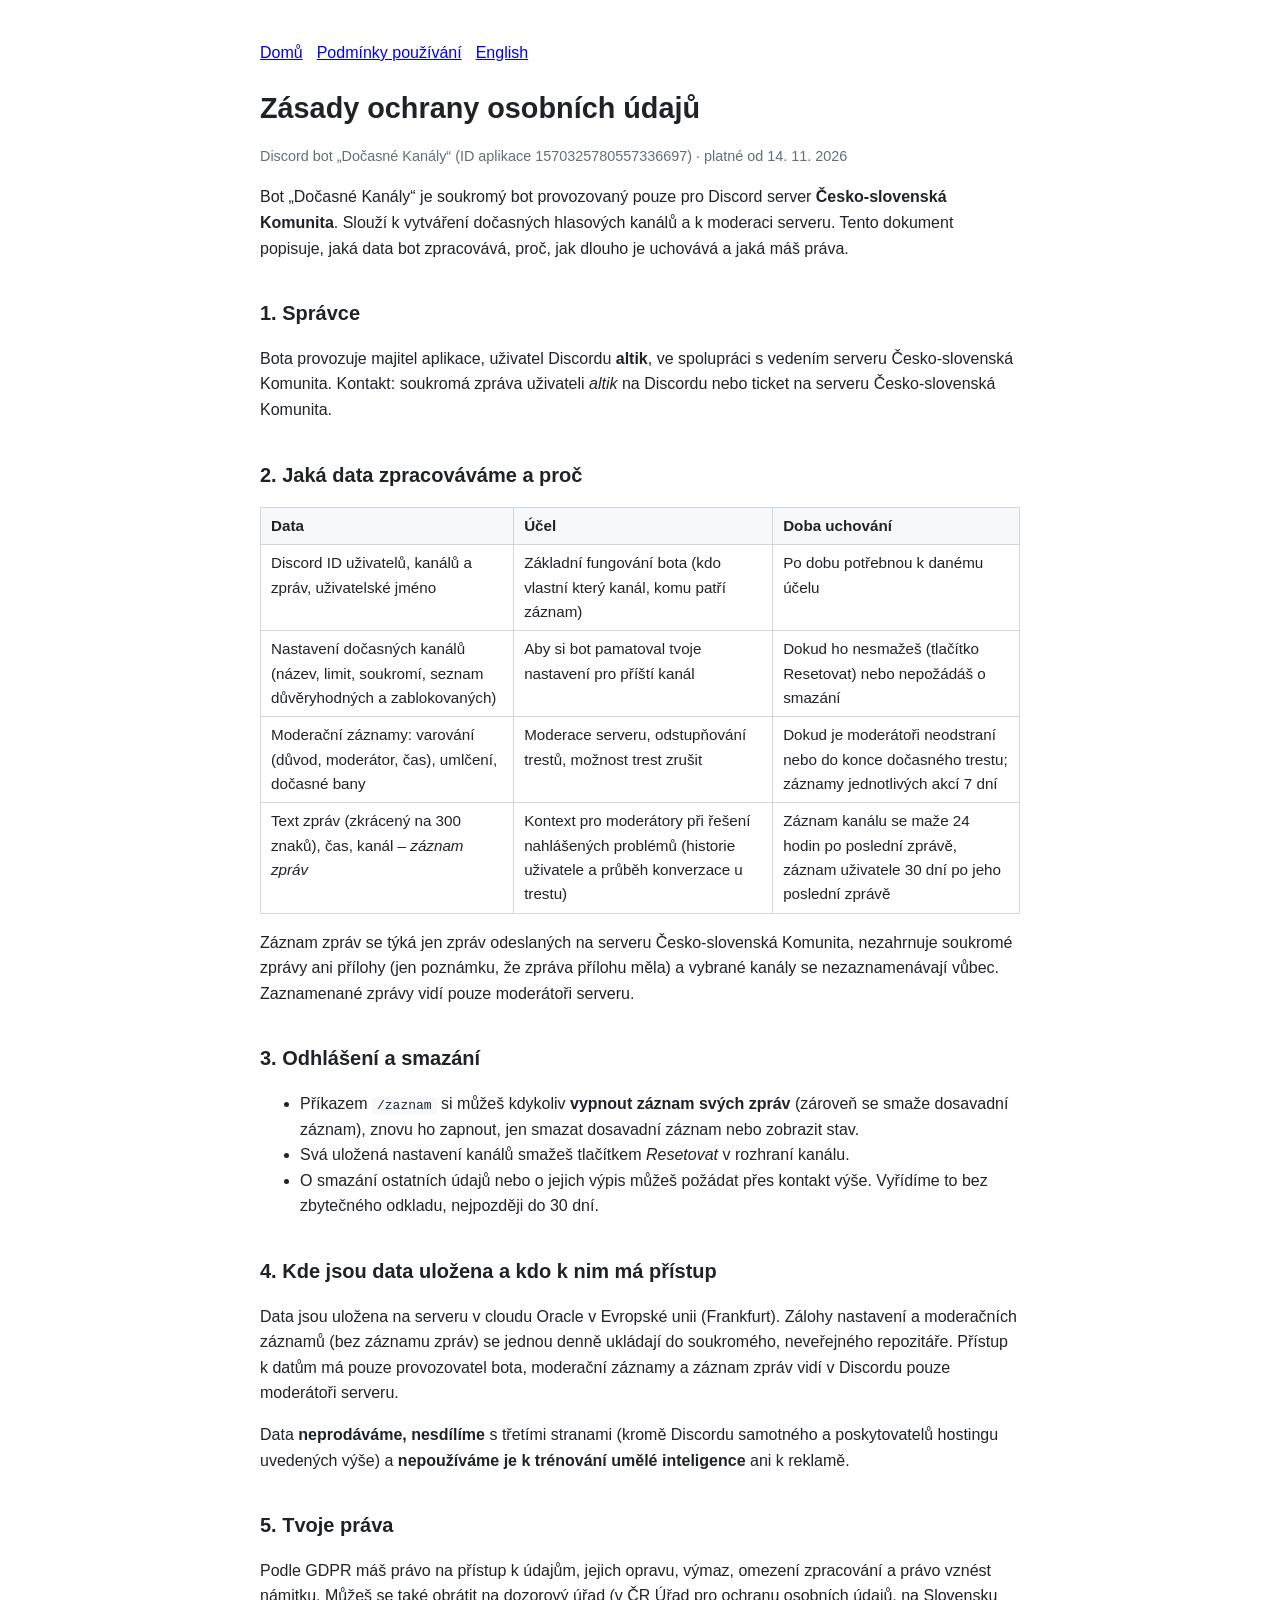
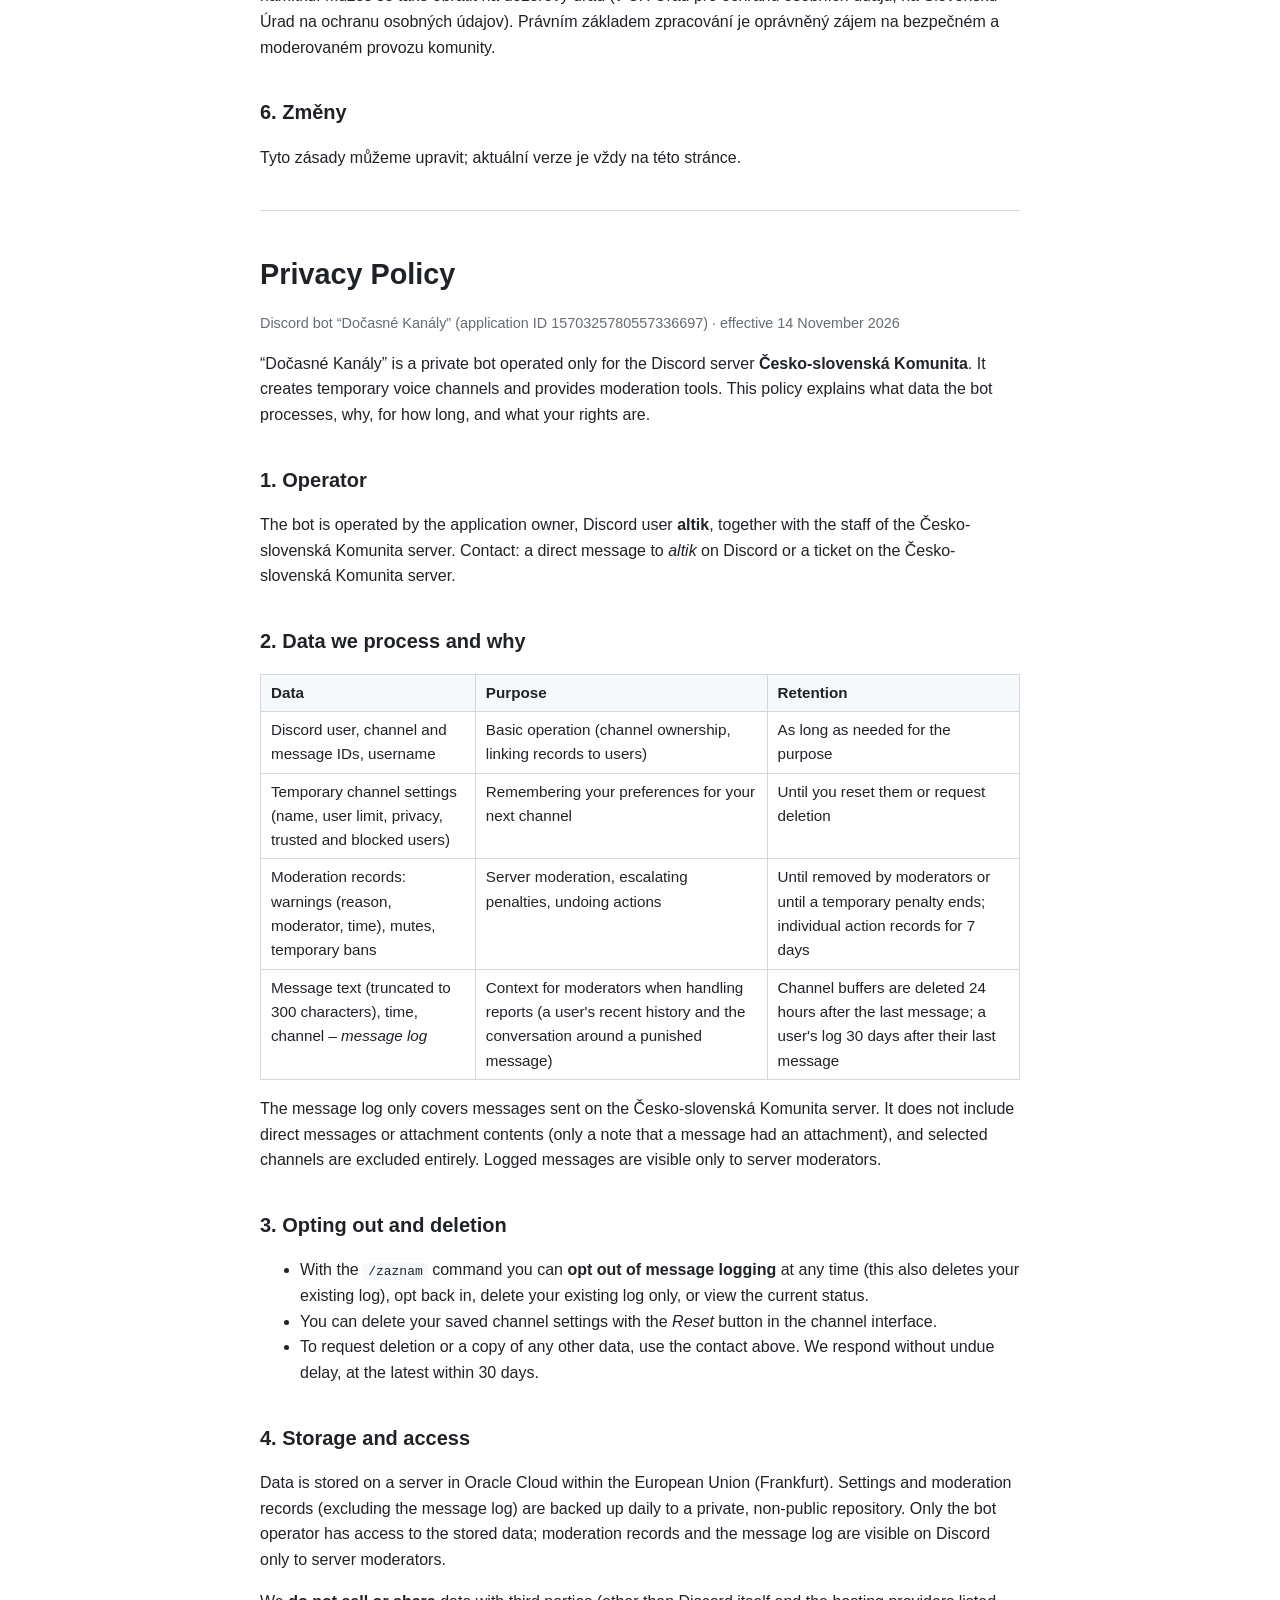
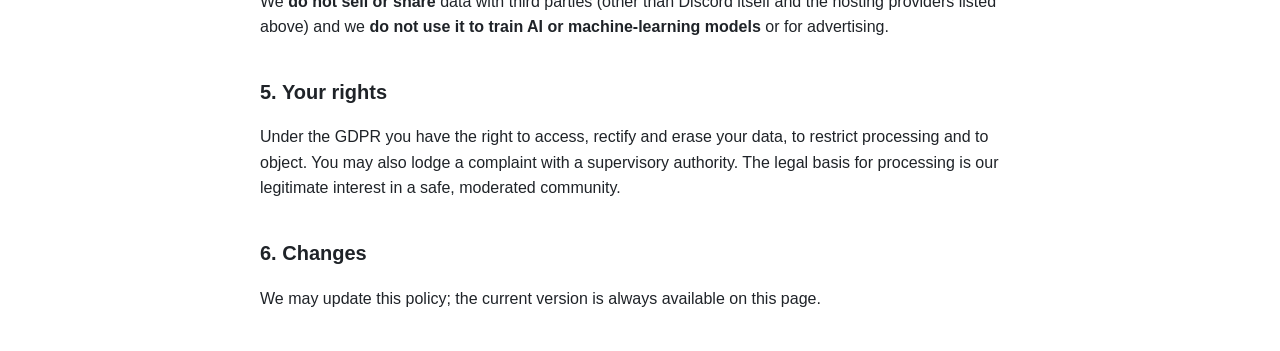
==== privacy.html @ 3511965c "Add privacy policy page for Discord bot" ====
<!DOCTYPE html>
<html lang="cs"><head><meta charset="utf-8"><meta name="viewport" content="width=device-width,initial-scale=1">
<title>Zásady ochrany osobních údajů – Dočasné Kanály / Privacy Policy</title><link rel="stylesheet" href="style.css"></head><body>
<nav><a href="index.html">Domů</a><a href="terms.html">Podmínky používání</a><a href="#en">English</a></nav>
<h1>Zásady ochrany osobních údajů</h1>
<p class="meta">Discord bot „Dočasné Kanály“ (ID aplikace 1570325780557336697) · platné od 14. 11. 2026</p>

<p>Bot „Dočasné Kanály“ je soukromý bot provozovaný pouze pro Discord server <strong>Česko-slovenská Komunita</strong>. Slouží k vytváření dočasných hlasových kanálů a k moderaci serveru. Tento dokument popisuje, jaká data bot zpracovává, proč, jak dlouho je uchovává a jaká máš práva.</p>

<h2>1. Správce</h2>
<p>Bota provozuje majitel aplikace, uživatel Discordu <strong>altik</strong>, ve spolupráci s vedením serveru Česko-slovenská Komunita. Kontakt: soukromá zpráva uživateli <em>altik</em> na Discordu nebo ticket na serveru Česko-slovenská Komunita.</p>

<h2>2. Jaká data zpracováváme a proč</h2>
<table>
<tr><th>Data</th><th>Účel</th><th>Doba uchování</th></tr>
<tr><td>Discord ID uživatelů, kanálů a zpráv, uživatelské jméno</td><td>Základní fungování bota (kdo vlastní který kanál, komu patří záznam)</td><td>Po dobu potřebnou k danému účelu</td></tr>
<tr><td>Nastavení dočasných kanálů (název, limit, soukromí, seznam důvěryhodných a zablokovaných)</td><td>Aby si bot pamatoval tvoje nastavení pro příští kanál</td><td>Dokud ho nesmažeš (tlačítko Resetovat) nebo nepožádáš o smazání</td></tr>
<tr><td>Moderační záznamy: varování (důvod, moderátor, čas), umlčení, dočasné bany</td><td>Moderace serveru, odstupňování trestů, možnost trest zrušit</td><td>Dokud je moderátoři neodstraní nebo do konce dočasného trestu; záznamy jednotlivých akcí 7 dní</td></tr>
<tr><td>Text zpráv (zkrácený na 300 znaků), čas, kanál – <em>záznam zpráv</em></td><td>Kontext pro moderátory při řešení nahlášených problémů (historie uživatele a průběh konverzace u trestu)</td><td>Záznam kanálu se maže 24 hodin po poslední zprávě, záznam uživatele 30 dní po jeho poslední zprávě</td></tr>
</table>
<p>Záznam zpráv se týká jen zpráv odeslaných na serveru Česko-slovenská Komunita, nezahrnuje soukromé zprávy ani přílohy (jen poznámku, že zpráva přílohu měla) a vybrané kanály se nezaznamenávají vůbec. Zaznamenané zprávy vidí pouze moderátoři serveru.</p>

<h2>3. Odhlášení a smazání</h2>
<ul>
<li>Příkazem <code>/zaznam</code> si můžeš kdykoliv <strong>vypnout záznam svých zpráv</strong> (zároveň se smaže dosavadní záznam), znovu ho zapnout, jen smazat dosavadní záznam nebo zobrazit stav.</li>
<li>Svá uložená nastavení kanálů smažeš tlačítkem <em>Resetovat</em> v rozhraní kanálu.</li>
<li>O smazání ostatních údajů nebo o jejich výpis můžeš požádat přes kontakt výše. Vyřídíme to bez zbytečného odkladu, nejpozději do 30 dní.</li>
</ul>

<h2>4. Kde jsou data uložena a kdo k nim má přístup</h2>
<p>Data jsou uložena na serveru v cloudu Oracle v Evropské unii (Frankfurt). Zálohy nastavení a moderačních záznamů (bez záznamu zpráv) se jednou denně ukládají do soukromého, neveřejného repozitáře. Přístup k datům má pouze provozovatel bota, moderační záznamy a záznam zpráv vidí v Discordu pouze moderátoři serveru.</p>
<p>Data <strong>neprodáváme, nesdílíme</strong> s třetími stranami (kromě Discordu samotného a poskytovatelů hostingu uvedených výše) a <strong>nepoužíváme je k trénování umělé inteligence</strong> ani k reklamě.</p>

<h2>5. Tvoje práva</h2>
<p>Podle GDPR máš právo na přístup k údajům, jejich opravu, výmaz, omezení zpracování a právo vznést námitku. Můžeš se také obrátit na dozorový úřad (v ČR Úřad pro ochranu osobních údajů, na Slovensku Úrad na ochranu osobných údajov). Právním základem zpracování je oprávněný zájem na bezpečném a moderovaném provozu komunity.</p>

<h2>6. Změny</h2>
<p>Tyto zásady můžeme upravit; aktuální verze je vždy na této stránce.</p>

<hr id="en">
<h1>Privacy Policy</h1>
<p class="meta">Discord bot “Dočasné Kanály” (application ID 1570325780557336697) · effective 14 November 2026</p>
<p>“Dočasné Kanály” is a private bot operated only for the Discord server <strong>Česko-slovenská Komunita</strong>. It creates temporary voice channels and provides moderation tools. This policy explains what data the bot processes, why, for how long, and what your rights are.</p>
<h2>1. Operator</h2>
<p>The bot is operated by the application owner, Discord user <strong>altik</strong>, together with the staff of the Česko-slovenská Komunita server. Contact: a direct message to <em>altik</em> on Discord or a ticket on the Česko-slovenská Komunita server.</p>
<h2>2. Data we process and why</h2>
<table>
<tr><th>Data</th><th>Purpose</th><th>Retention</th></tr>
<tr><td>Discord user, channel and message IDs, username</td><td>Basic operation (channel ownership, linking records to users)</td><td>As long as needed for the purpose</td></tr>
<tr><td>Temporary channel settings (name, user limit, privacy, trusted and blocked users)</td><td>Remembering your preferences for your next channel</td><td>Until you reset them or request deletion</td></tr>
<tr><td>Moderation records: warnings (reason, moderator, time), mutes, temporary bans</td><td>Server moderation, escalating penalties, undoing actions</td><td>Until removed by moderators or until a temporary penalty ends; individual action records for 7 days</td></tr>
<tr><td>Message text (truncated to 300 characters), time, channel – <em>message log</em></td><td>Context for moderators when handling reports (a user's recent history and the conversation around a punished message)</td><td>Channel buffers are deleted 24 hours after the last message; a user's log 30 days after their last message</td></tr>
</table>
<p>The message log only covers messages sent on the Česko-slovenská Komunita server. It does not include direct messages or attachment contents (only a note that a message had an attachment), and selected channels are excluded entirely. Logged messages are visible only to server moderators.</p>
<h2>3. Opting out and deletion</h2>
<ul>
<li>With the <code>/zaznam</code> command you can <strong>opt out of message logging</strong> at any time (this also deletes your existing log), opt back in, delete your existing log only, or view the current status.</li>
<li>You can delete your saved channel settings with the <em>Reset</em> button in the channel interface.</li>
<li>To request deletion or a copy of any other data, use the contact above. We respond without undue delay, at the latest within 30 days.</li>
</ul>
<h2>4. Storage and access</h2>
<p>Data is stored on a server in Oracle Cloud within the European Union (Frankfurt). Settings and moderation records (excluding the message log) are backed up daily to a private, non-public repository. Only the bot operator has access to the stored data; moderation records and the message log are visible on Discord only to server moderators.</p>
<p>We <strong>do not sell or share</strong> data with third parties (other than Discord itself and the hosting providers listed above) and we <strong>do not use it to train AI or machine-learning models</strong> or for advertising.</p>
<h2>5. Your rights</h2>
<p>Under the GDPR you have the right to access, rectify and erase your data, to restrict processing and to object. You may also lodge a complaint with a supervisory authority. The legal basis for processing is our legitimate interest in a safe, moderated community.</p>
<h2>6. Changes</h2>
<p>We may update this policy; the current version is always available on this page.</p>
</body></html>
---- style.css ----
body{font-family:-apple-system,Segoe UI,Roboto,Helvetica,Arial,sans-serif;max-width:760px;margin:40px auto;padding:0 20px;line-height:1.6;color:#1f2328;background:#fff}
h1{font-size:1.8em;margin-bottom:.2em}h2{margin-top:1.8em;font-size:1.25em}h3{font-size:1.05em;margin-top:1.4em}
.meta{color:#656d76;font-size:.9em}nav a{margin-right:14px}hr{border:0;border-top:1px solid #d0d7de;margin:2.5em 0}
table{border-collapse:collapse;width:100%;font-size:.95em}td,th{border:1px solid #d0d7de;padding:6px 10px;text-align:left;vertical-align:top}th{background:#f6f8fa}
code{background:#f6f8fa;padding:1px 5px;border-radius:4px}
@media (prefers-color-scheme:dark){body{background:#0d1117;color:#e6edf3}th,code{background:#161b22}td,th{border-color:#30363d}hr{border-color:#30363d}.meta{color:#8b949e}a{color:#4493f8}}
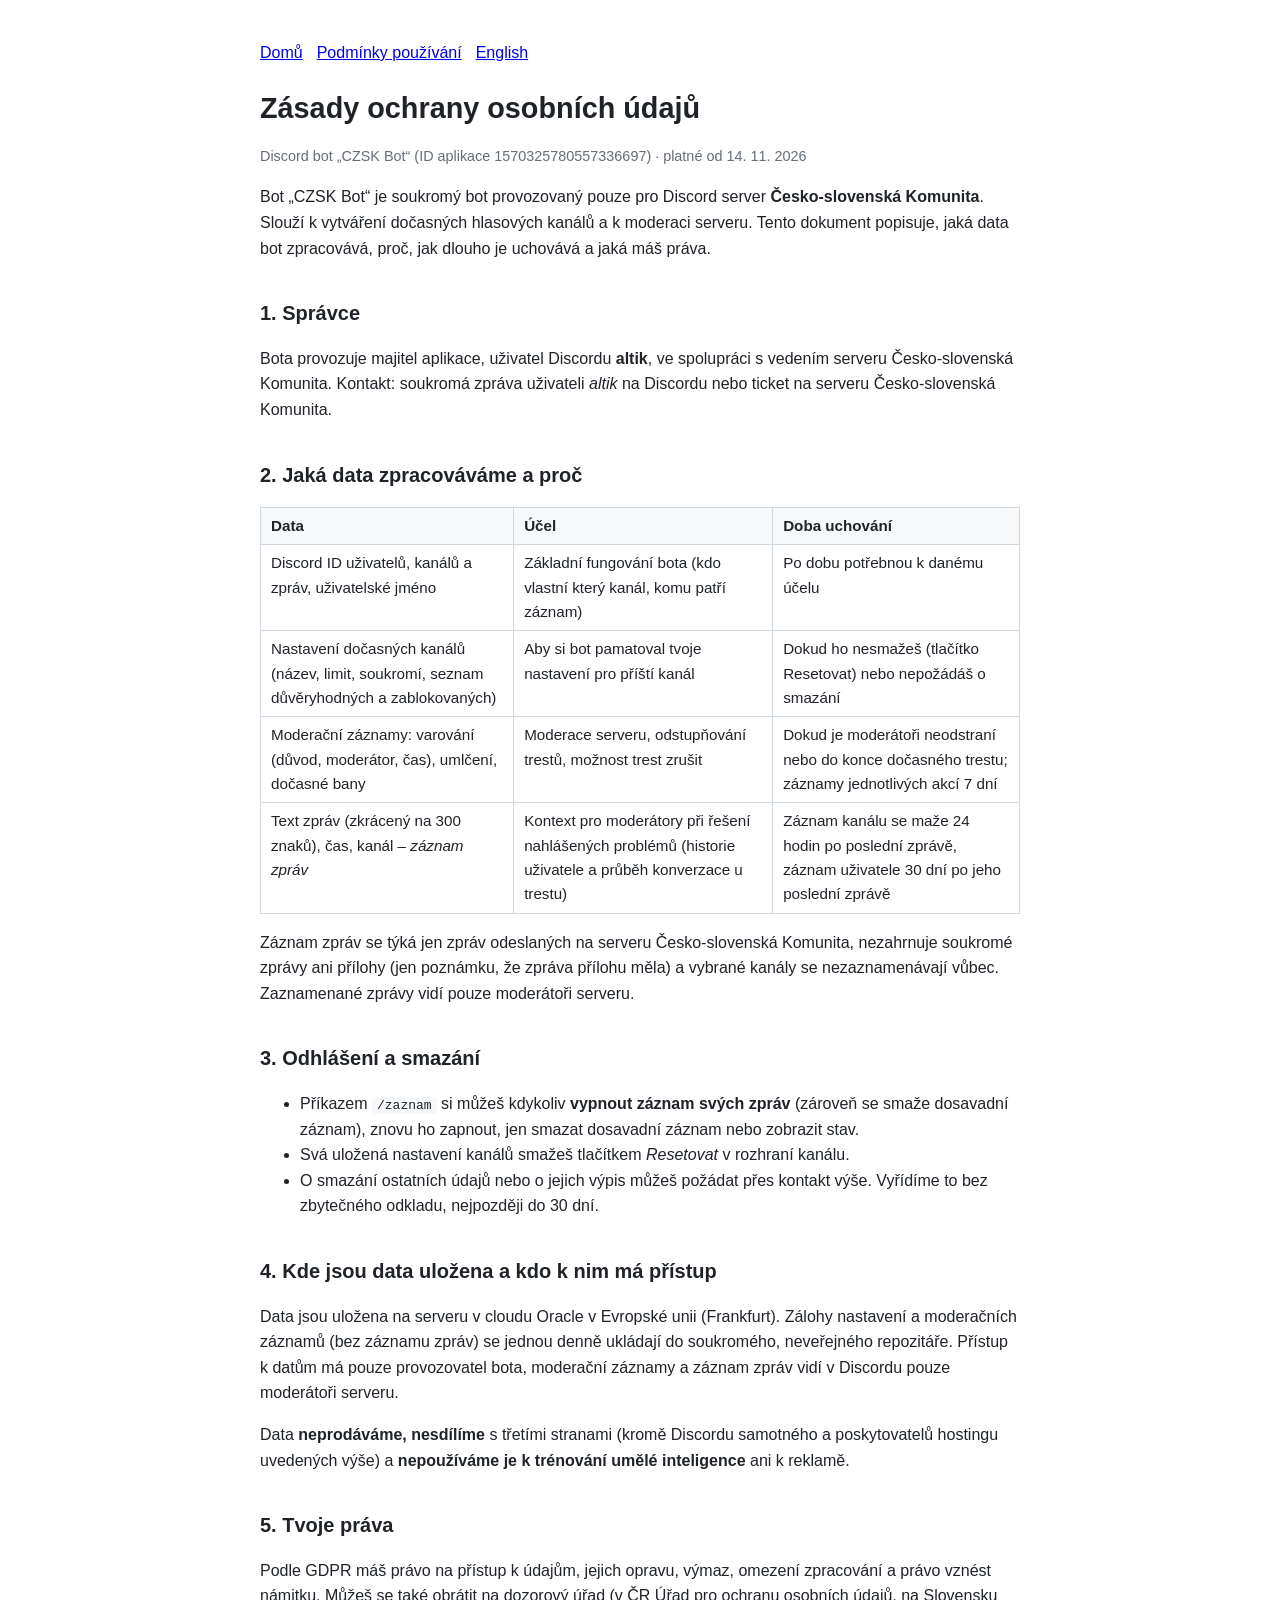
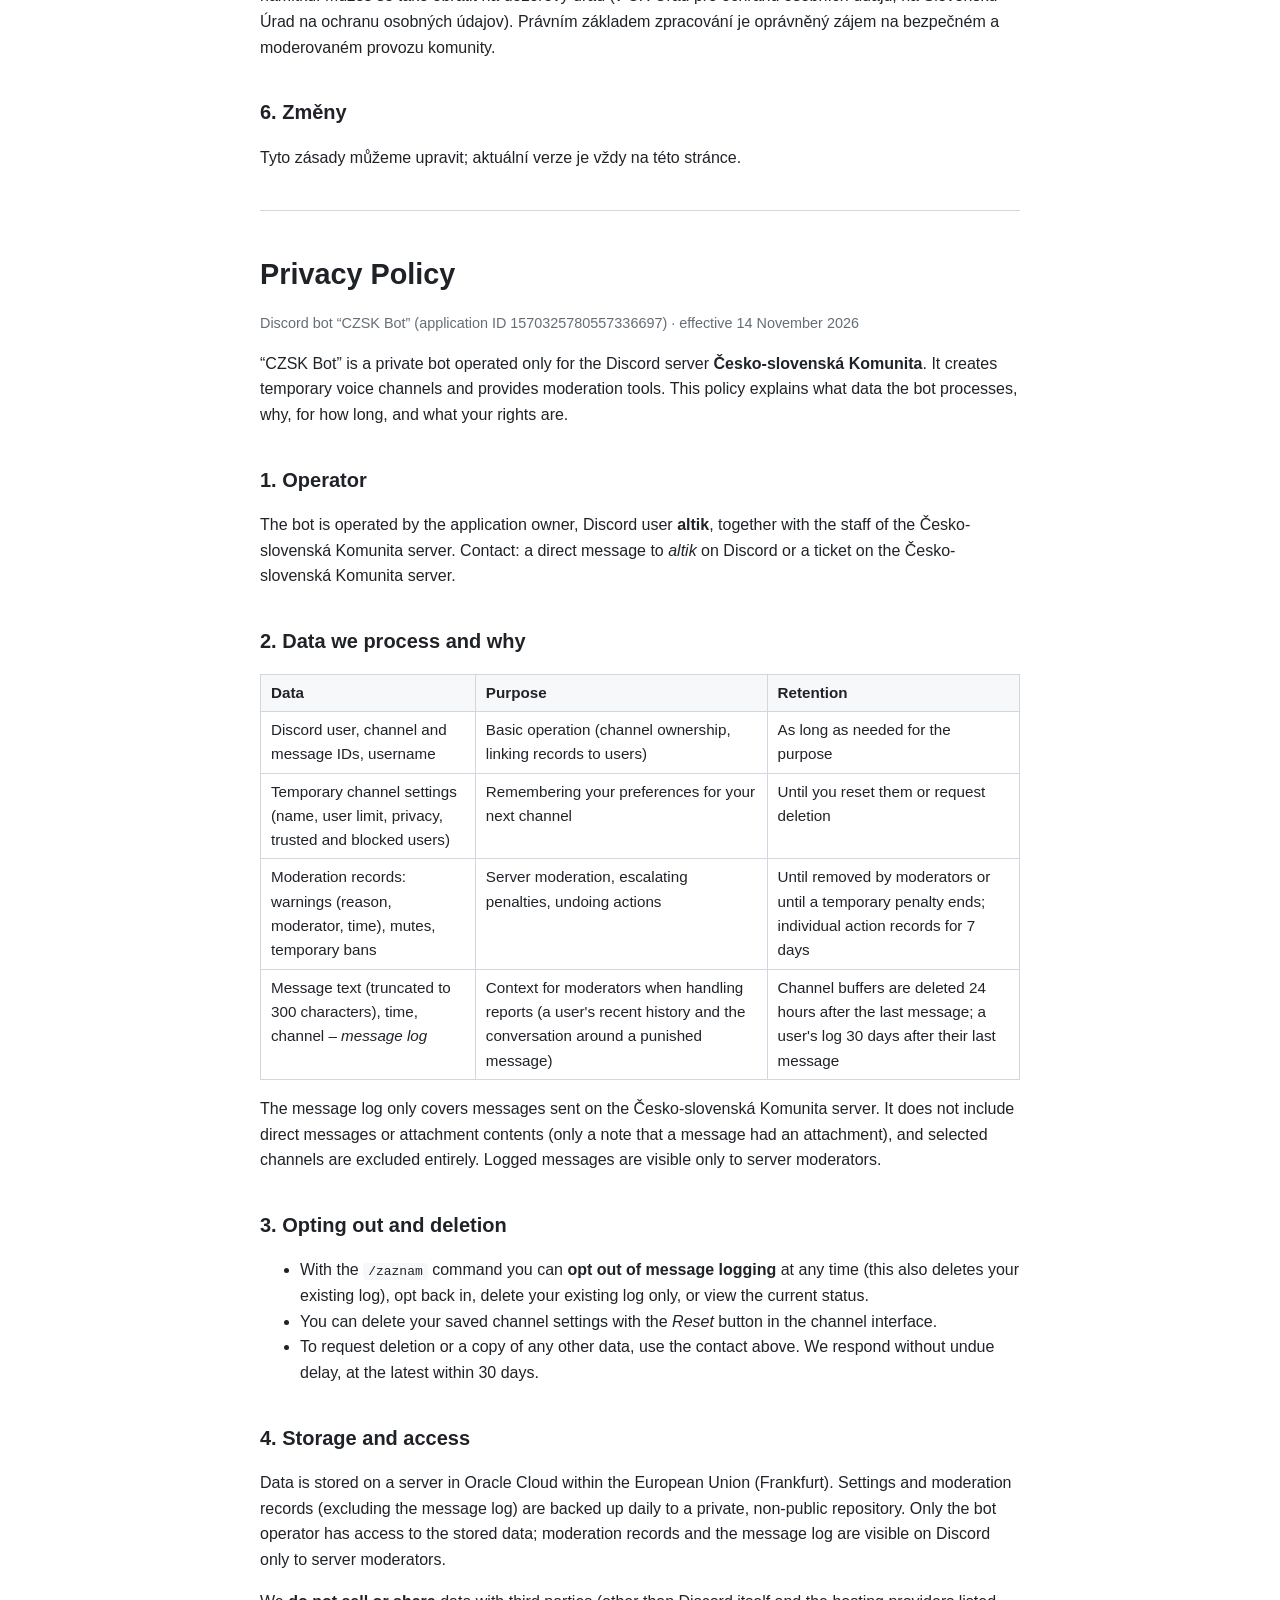
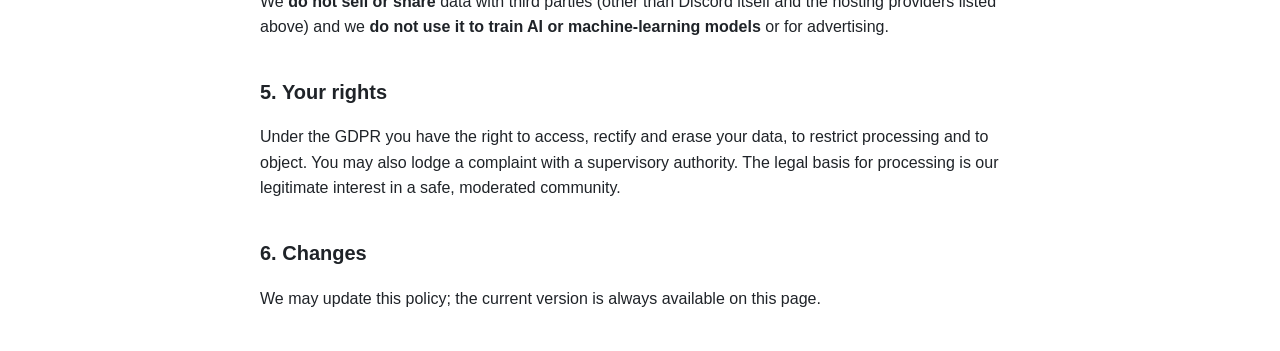
==== commit 274b1f6e: "Přejmenování na CZSK Bot" ====
--- a/privacy.html
+++ b/privacy.html
@@ -1,11 +1,11 @@
 <!DOCTYPE html>
 <html lang="cs"><head><meta charset="utf-8"><meta name="viewport" content="width=device-width,initial-scale=1">
-<title>Zásady ochrany osobních údajů – Dočasné Kanály / Privacy Policy</title><link rel="stylesheet" href="style.css"></head><body>
+<title>Zásady ochrany osobních údajů – CZSK Bot / Privacy Policy</title><link rel="stylesheet" href="style.css"></head><body>
 <nav><a href="index.html">Domů</a><a href="terms.html">Podmínky používání</a><a href="#en">English</a></nav>
 <h1>Zásady ochrany osobních údajů</h1>
-<p class="meta">Discord bot „Dočasné Kanály“ (ID aplikace 1570325780557336697) · platné od 14. 11. 2026</p>
+<p class="meta">Discord bot „CZSK Bot“ (ID aplikace 1570325780557336697) · platné od 14. 11. 2026</p>
 
-<p>Bot „Dočasné Kanály“ je soukromý bot provozovaný pouze pro Discord server <strong>Česko-slovenská Komunita</strong>. Slouží k vytváření dočasných hlasových kanálů a k moderaci serveru. Tento dokument popisuje, jaká data bot zpracovává, proč, jak dlouho je uchovává a jaká máš práva.</p>
+<p>Bot „CZSK Bot“ je soukromý bot provozovaný pouze pro Discord server <strong>Česko-slovenská Komunita</strong>. Slouží k vytváření dočasných hlasových kanálů a k moderaci serveru. Tento dokument popisuje, jaká data bot zpracovává, proč, jak dlouho je uchovává a jaká máš práva.</p>
 
 <h2>1. Správce</h2>
 <p>Bota provozuje majitel aplikace, uživatel Discordu <strong>altik</strong>, ve spolupráci s vedením serveru Česko-slovenská Komunita. Kontakt: soukromá zpráva uživateli <em>altik</em> na Discordu nebo ticket na serveru Česko-slovenská Komunita.</p>
@@ -39,8 +39,8 @@
 
 <hr id="en">
 <h1>Privacy Policy</h1>
-<p class="meta">Discord bot “Dočasné Kanály” (application ID 1570325780557336697) · effective 14 November 2026</p>
-<p>“Dočasné Kanály” is a private bot operated only for the Discord server <strong>Česko-slovenská Komunita</strong>. It creates temporary voice channels and provides moderation tools. This policy explains what data the bot processes, why, for how long, and what your rights are.</p>
+<p class="meta">Discord bot “CZSK Bot” (application ID 1570325780557336697) · effective 14 November 2026</p>
+<p>“CZSK Bot” is a private bot operated only for the Discord server <strong>Česko-slovenská Komunita</strong>. It creates temporary voice channels and provides moderation tools. This policy explains what data the bot processes, why, for how long, and what your rights are.</p>
 <h2>1. Operator</h2>
 <p>The bot is operated by the application owner, Discord user <strong>altik</strong>, together with the staff of the Česko-slovenská Komunita server. Contact: a direct message to <em>altik</em> on Discord or a ticket on the Česko-slovenská Komunita server.</p>
 <h2>2. Data we process and why</h2>
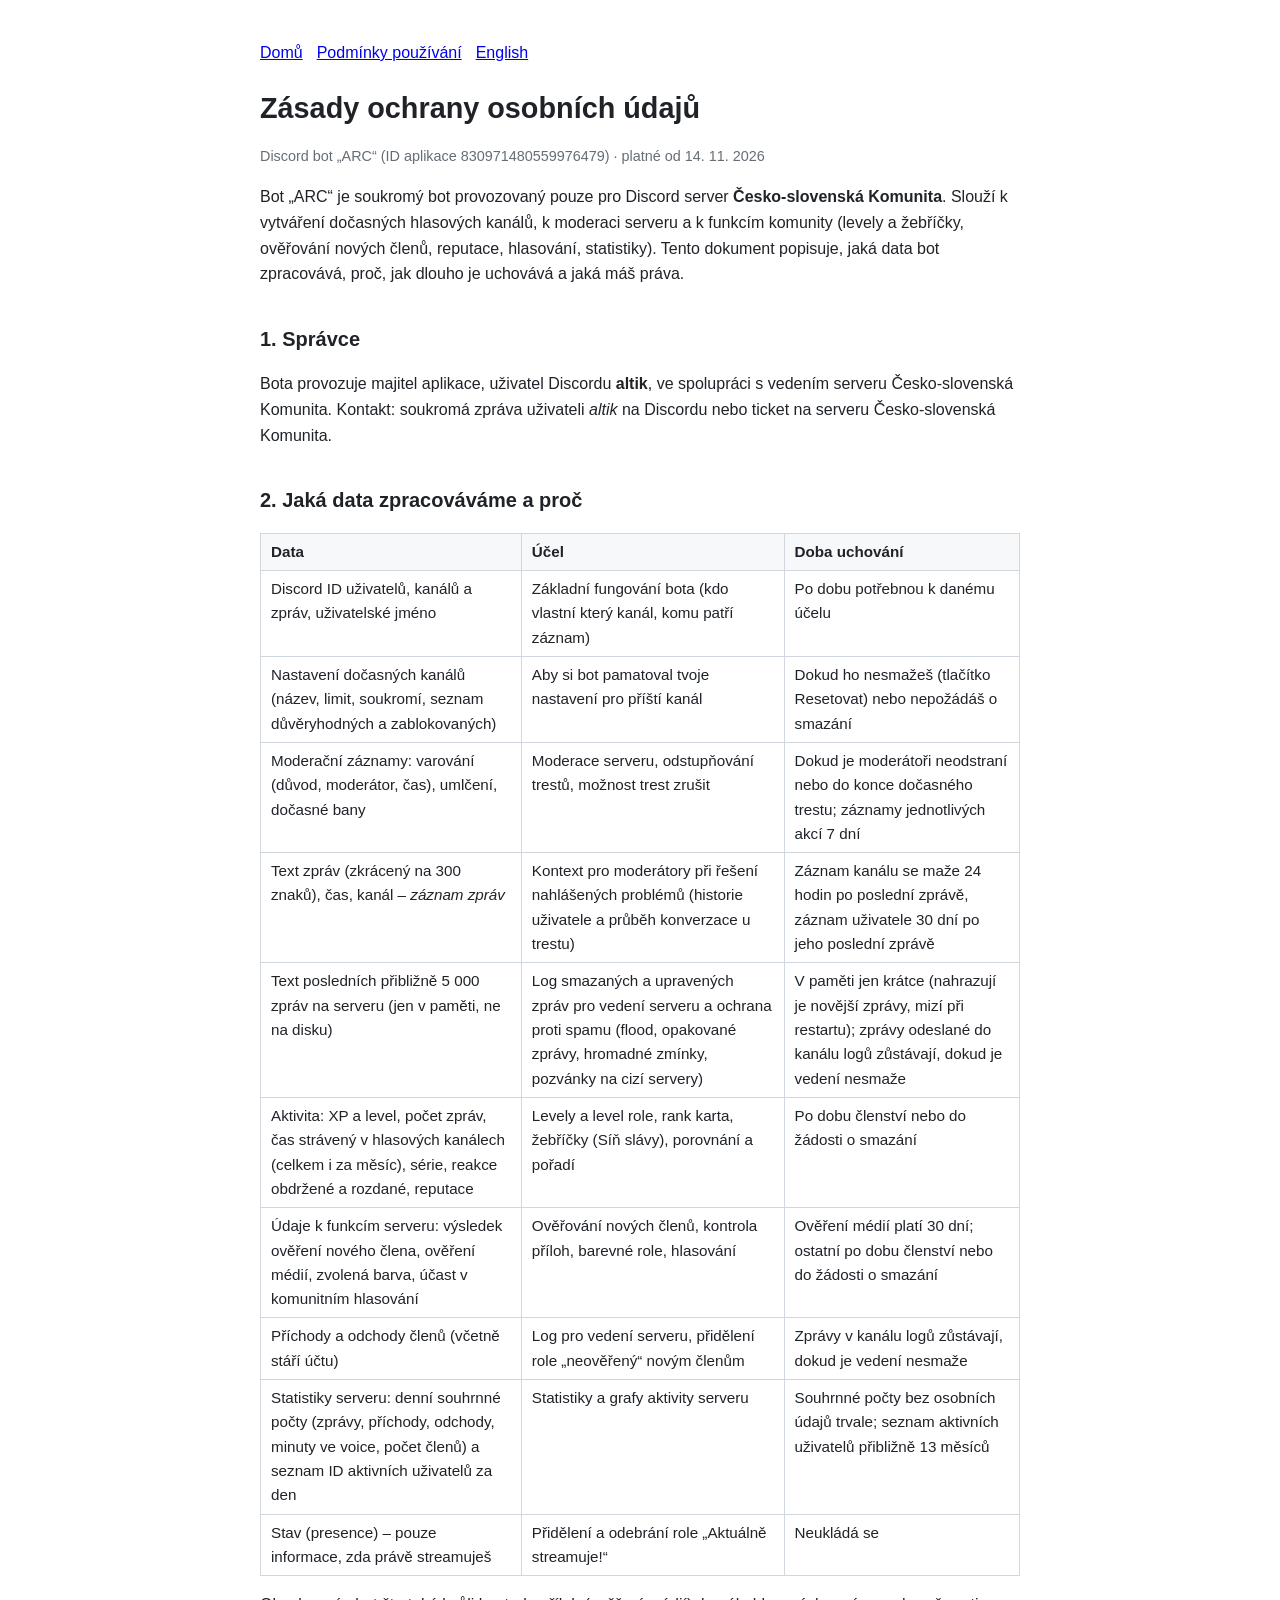
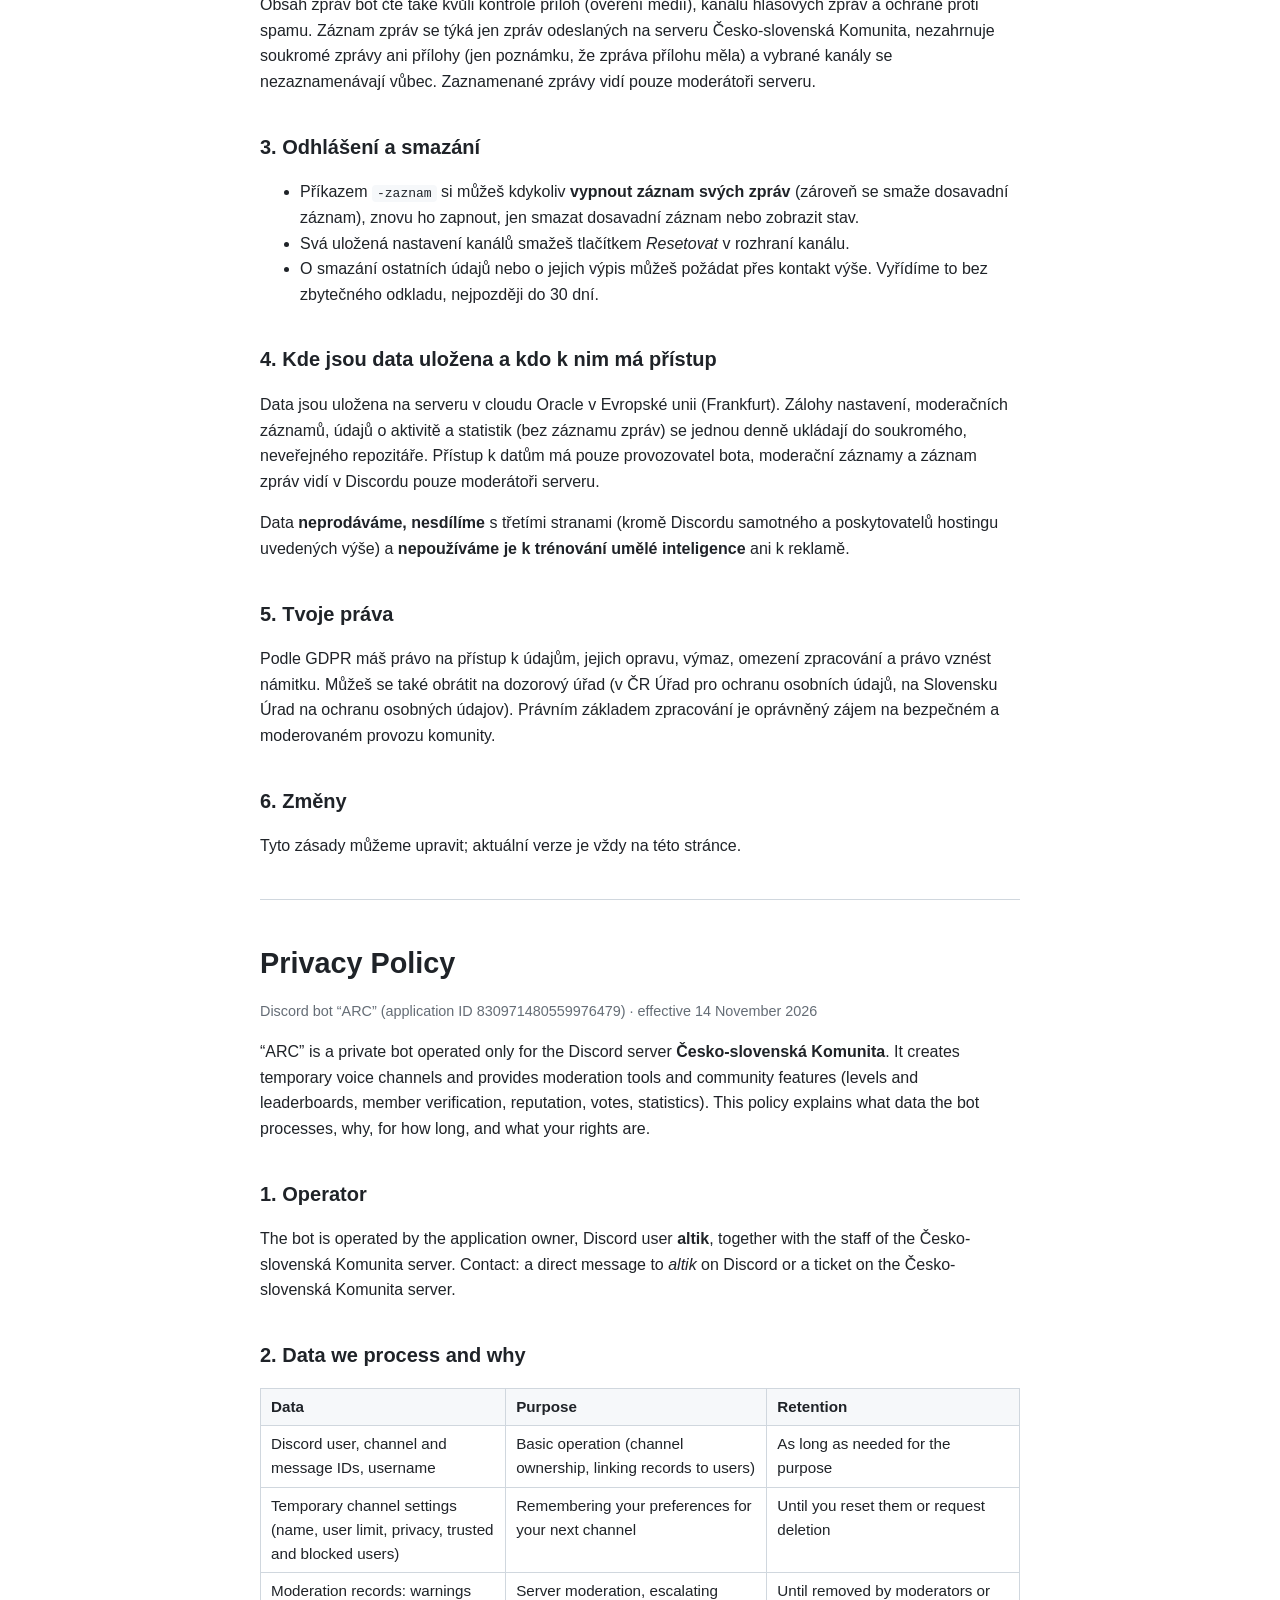
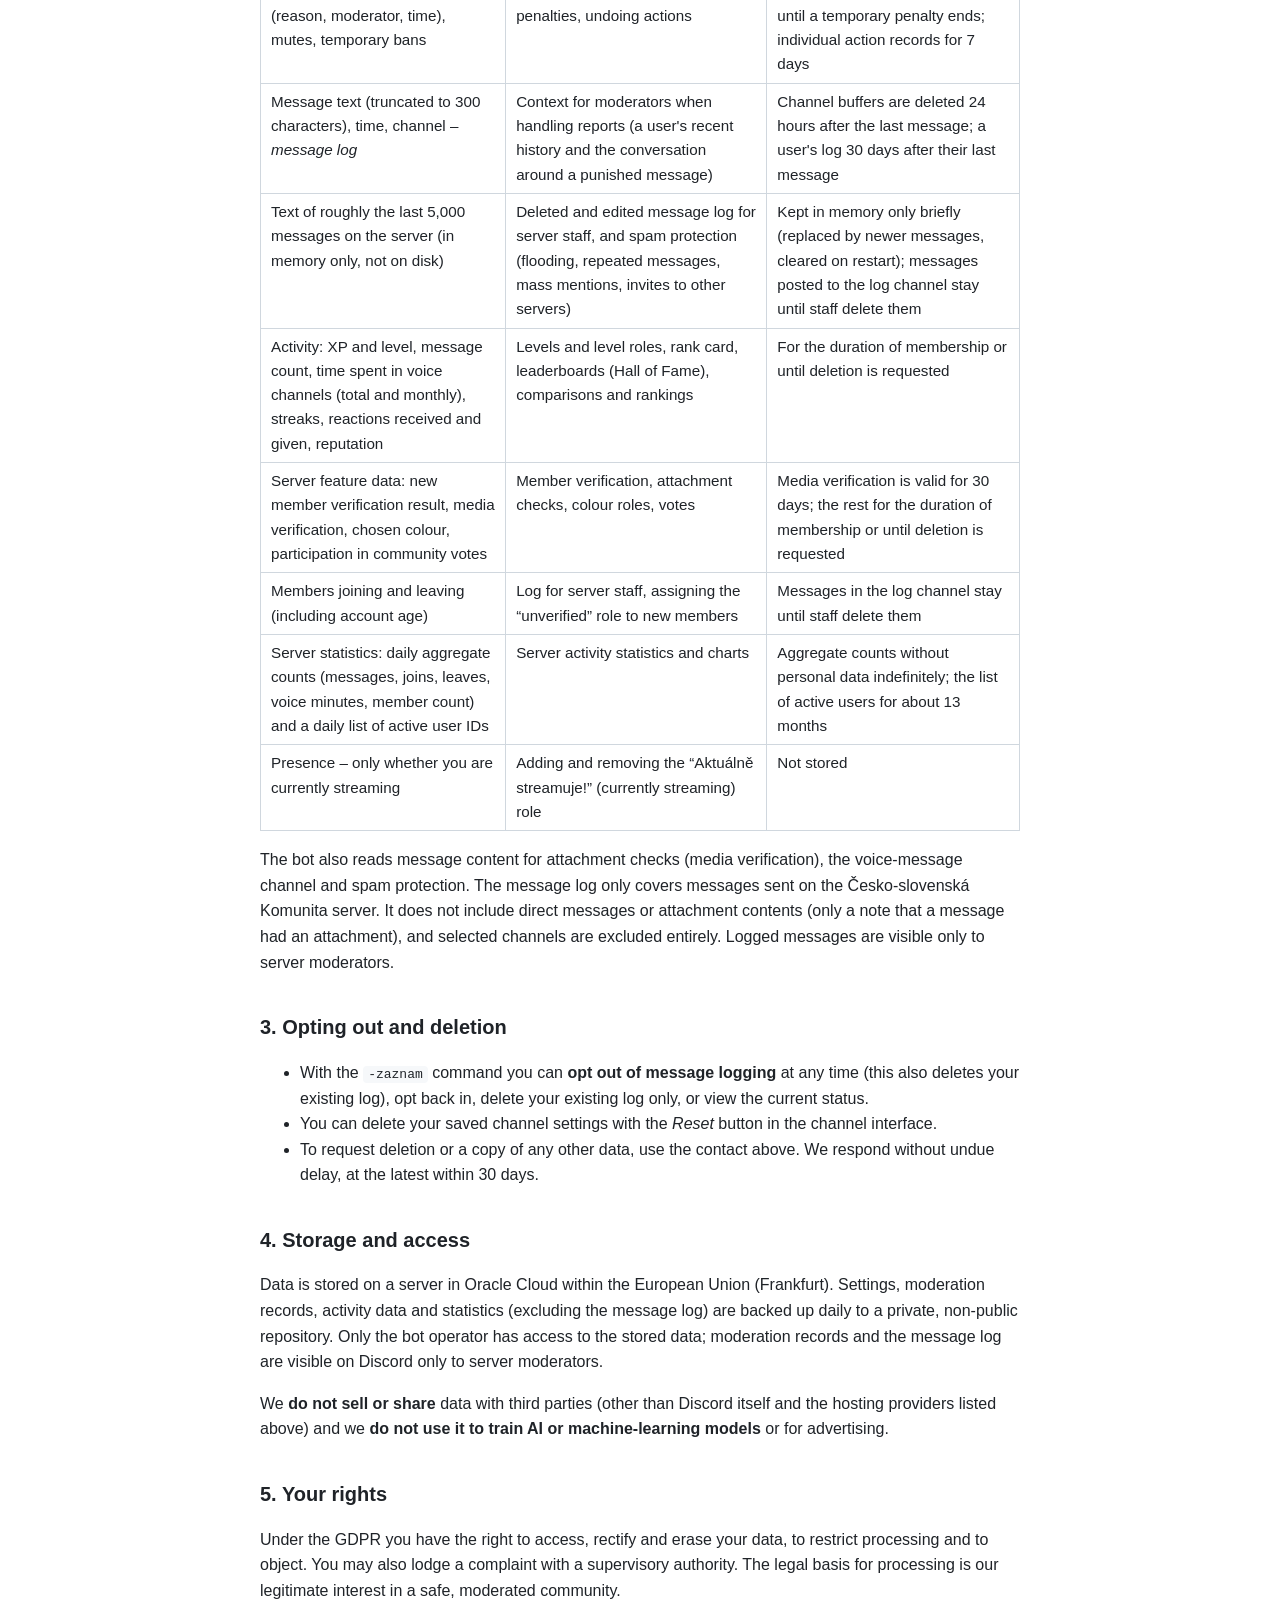
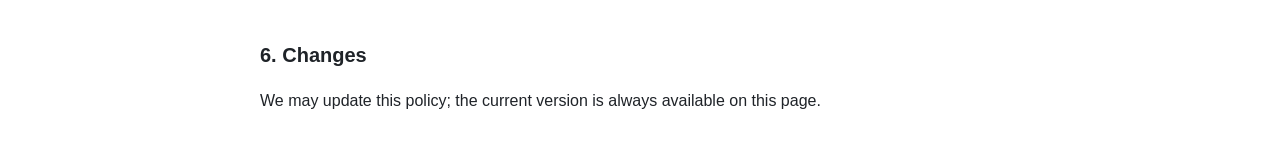
==== commit 47e9ae0c: "Aplikace ARC (ID 830971480559976479), doplnění zpracovávaných dat do zásad Co-Authored-By: Claude Op" ====
--- a/privacy.html
+++ b/privacy.html
@@ -1,11 +1,11 @@
 <!DOCTYPE html>
 <html lang="cs"><head><meta charset="utf-8"><meta name="viewport" content="width=device-width,initial-scale=1">
-<title>Zásady ochrany osobních údajů – CZSK Bot / Privacy Policy</title><link rel="stylesheet" href="style.css"></head><body>
+<title>Zásady ochrany osobních údajů – ARC / Privacy Policy</title><link rel="stylesheet" href="style.css"></head><body>
 <nav><a href="index.html">Domů</a><a href="terms.html">Podmínky používání</a><a href="#en">English</a></nav>
 <h1>Zásady ochrany osobních údajů</h1>
-<p class="meta">Discord bot „CZSK Bot“ (ID aplikace 1570325780557336697) · platné od 14. 11. 2026</p>
+<p class="meta">Discord bot „ARC“ (ID aplikace 830971480559976479) · platné od 14. 11. 2026</p>
 
-<p>Bot „CZSK Bot“ je soukromý bot provozovaný pouze pro Discord server <strong>Česko-slovenská Komunita</strong>. Slouží k vytváření dočasných hlasových kanálů a k moderaci serveru. Tento dokument popisuje, jaká data bot zpracovává, proč, jak dlouho je uchovává a jaká máš práva.</p>
+<p>Bot „ARC“ je soukromý bot provozovaný pouze pro Discord server <strong>Česko-slovenská Komunita</strong>. Slouží k vytváření dočasných hlasových kanálů, k moderaci serveru a k funkcím komunity (levely a žebříčky, ověřování nových členů, reputace, hlasování, statistiky). Tento dokument popisuje, jaká data bot zpracovává, proč, jak dlouho je uchovává a jaká máš práva.</p>
 
 <h2>1. Správce</h2>
 <p>Bota provozuje majitel aplikace, uživatel Discordu <strong>altik</strong>, ve spolupráci s vedením serveru Česko-slovenská Komunita. Kontakt: soukromá zpráva uživateli <em>altik</em> na Discordu nebo ticket na serveru Česko-slovenská Komunita.</p>
@@ -17,18 +17,24 @@
 <tr><td>Nastavení dočasných kanálů (název, limit, soukromí, seznam důvěryhodných a zablokovaných)</td><td>Aby si bot pamatoval tvoje nastavení pro příští kanál</td><td>Dokud ho nesmažeš (tlačítko Resetovat) nebo nepožádáš o smazání</td></tr>
 <tr><td>Moderační záznamy: varování (důvod, moderátor, čas), umlčení, dočasné bany</td><td>Moderace serveru, odstupňování trestů, možnost trest zrušit</td><td>Dokud je moderátoři neodstraní nebo do konce dočasného trestu; záznamy jednotlivých akcí 7 dní</td></tr>
 <tr><td>Text zpráv (zkrácený na 300 znaků), čas, kanál – <em>záznam zpráv</em></td><td>Kontext pro moderátory při řešení nahlášených problémů (historie uživatele a průběh konverzace u trestu)</td><td>Záznam kanálu se maže 24 hodin po poslední zprávě, záznam uživatele 30 dní po jeho poslední zprávě</td></tr>
+<tr><td>Text posledních přibližně 5 000 zpráv na serveru (jen v paměti, ne na disku)</td><td>Log smazaných a upravených zpráv pro vedení serveru a ochrana proti spamu (flood, opakované zprávy, hromadné zmínky, pozvánky na cizí servery)</td><td>V paměti jen krátce (nahrazují je novější zprávy, mizí při restartu); zprávy odeslané do kanálu logů zůstávají, dokud je vedení nesmaže</td></tr>
+<tr><td>Aktivita: XP a level, počet zpráv, čas strávený v hlasových kanálech (celkem i za měsíc), série, reakce obdržené a rozdané, reputace</td><td>Levely a level role, rank karta, žebříčky (Síň slávy), porovnání a pořadí</td><td>Po dobu členství nebo do žádosti o smazání</td></tr>
+<tr><td>Údaje k funkcím serveru: výsledek ověření nového člena, ověření médií, zvolená barva, účast v komunitním hlasování</td><td>Ověřování nových členů, kontrola příloh, barevné role, hlasování</td><td>Ověření médií platí 30 dní; ostatní po dobu členství nebo do žádosti o smazání</td></tr>
+<tr><td>Příchody a odchody členů (včetně stáří účtu)</td><td>Log pro vedení serveru, přidělení role „neověřený“ novým členům</td><td>Zprávy v kanálu logů zůstávají, dokud je vedení nesmaže</td></tr>
+<tr><td>Statistiky serveru: denní souhrnné počty (zprávy, příchody, odchody, minuty ve voice, počet členů) a seznam ID aktivních uživatelů za den</td><td>Statistiky a grafy aktivity serveru</td><td>Souhrnné počty bez osobních údajů trvale; seznam aktivních uživatelů přibližně 13 měsíců</td></tr>
+<tr><td>Stav (presence) – pouze informace, zda právě streamuješ</td><td>Přidělení a odebrání role „Aktuálně streamuje!“</td><td>Neukládá se</td></tr>
 </table>
-<p>Záznam zpráv se týká jen zpráv odeslaných na serveru Česko-slovenská Komunita, nezahrnuje soukromé zprávy ani přílohy (jen poznámku, že zpráva přílohu měla) a vybrané kanály se nezaznamenávají vůbec. Zaznamenané zprávy vidí pouze moderátoři serveru.</p>
+<p>Obsah zpráv bot čte také kvůli kontrole příloh (ověření médií), kanálu hlasových zpráv a ochraně proti spamu. Záznam zpráv se týká jen zpráv odeslaných na serveru Česko-slovenská Komunita, nezahrnuje soukromé zprávy ani přílohy (jen poznámku, že zpráva přílohu měla) a vybrané kanály se nezaznamenávají vůbec. Zaznamenané zprávy vidí pouze moderátoři serveru.</p>
 
 <h2>3. Odhlášení a smazání</h2>
 <ul>
-<li>Příkazem <code>/zaznam</code> si můžeš kdykoliv <strong>vypnout záznam svých zpráv</strong> (zároveň se smaže dosavadní záznam), znovu ho zapnout, jen smazat dosavadní záznam nebo zobrazit stav.</li>
+<li>Příkazem <code>-zaznam</code> si můžeš kdykoliv <strong>vypnout záznam svých zpráv</strong> (zároveň se smaže dosavadní záznam), znovu ho zapnout, jen smazat dosavadní záznam nebo zobrazit stav.</li>
 <li>Svá uložená nastavení kanálů smažeš tlačítkem <em>Resetovat</em> v rozhraní kanálu.</li>
 <li>O smazání ostatních údajů nebo o jejich výpis můžeš požádat přes kontakt výše. Vyřídíme to bez zbytečného odkladu, nejpozději do 30 dní.</li>
 </ul>
 
 <h2>4. Kde jsou data uložena a kdo k nim má přístup</h2>
-<p>Data jsou uložena na serveru v cloudu Oracle v Evropské unii (Frankfurt). Zálohy nastavení a moderačních záznamů (bez záznamu zpráv) se jednou denně ukládají do soukromého, neveřejného repozitáře. Přístup k datům má pouze provozovatel bota, moderační záznamy a záznam zpráv vidí v Discordu pouze moderátoři serveru.</p>
+<p>Data jsou uložena na serveru v cloudu Oracle v Evropské unii (Frankfurt). Zálohy nastavení, moderačních záznamů, údajů o aktivitě a statistik (bez záznamu zpráv) se jednou denně ukládají do soukromého, neveřejného repozitáře. Přístup k datům má pouze provozovatel bota, moderační záznamy a záznam zpráv vidí v Discordu pouze moderátoři serveru.</p>
 <p>Data <strong>neprodáváme, nesdílíme</strong> s třetími stranami (kromě Discordu samotného a poskytovatelů hostingu uvedených výše) a <strong>nepoužíváme je k trénování umělé inteligence</strong> ani k reklamě.</p>
 
 <h2>5. Tvoje práva</h2>
@@ -39,8 +45,8 @@
 
 <hr id="en">
 <h1>Privacy Policy</h1>
-<p class="meta">Discord bot “CZSK Bot” (application ID 1570325780557336697) · effective 14 November 2026</p>
-<p>“CZSK Bot” is a private bot operated only for the Discord server <strong>Česko-slovenská Komunita</strong>. It creates temporary voice channels and provides moderation tools. This policy explains what data the bot processes, why, for how long, and what your rights are.</p>
+<p class="meta">Discord bot “ARC” (application ID 830971480559976479) · effective 14 November 2026</p>
+<p>“ARC” is a private bot operated only for the Discord server <strong>Česko-slovenská Komunita</strong>. It creates temporary voice channels and provides moderation tools and community features (levels and leaderboards, member verification, reputation, votes, statistics). This policy explains what data the bot processes, why, for how long, and what your rights are.</p>
 <h2>1. Operator</h2>
 <p>The bot is operated by the application owner, Discord user <strong>altik</strong>, together with the staff of the Česko-slovenská Komunita server. Contact: a direct message to <em>altik</em> on Discord or a ticket on the Česko-slovenská Komunita server.</p>
 <h2>2. Data we process and why</h2>
@@ -50,16 +56,22 @@
 <tr><td>Temporary channel settings (name, user limit, privacy, trusted and blocked users)</td><td>Remembering your preferences for your next channel</td><td>Until you reset them or request deletion</td></tr>
 <tr><td>Moderation records: warnings (reason, moderator, time), mutes, temporary bans</td><td>Server moderation, escalating penalties, undoing actions</td><td>Until removed by moderators or until a temporary penalty ends; individual action records for 7 days</td></tr>
 <tr><td>Message text (truncated to 300 characters), time, channel – <em>message log</em></td><td>Context for moderators when handling reports (a user's recent history and the conversation around a punished message)</td><td>Channel buffers are deleted 24 hours after the last message; a user's log 30 days after their last message</td></tr>
+<tr><td>Text of roughly the last 5,000 messages on the server (in memory only, not on disk)</td><td>Deleted and edited message log for server staff, and spam protection (flooding, repeated messages, mass mentions, invites to other servers)</td><td>Kept in memory only briefly (replaced by newer messages, cleared on restart); messages posted to the log channel stay until staff delete them</td></tr>
+<tr><td>Activity: XP and level, message count, time spent in voice channels (total and monthly), streaks, reactions received and given, reputation</td><td>Levels and level roles, rank card, leaderboards (Hall of Fame), comparisons and rankings</td><td>For the duration of membership or until deletion is requested</td></tr>
+<tr><td>Server feature data: new member verification result, media verification, chosen colour, participation in community votes</td><td>Member verification, attachment checks, colour roles, votes</td><td>Media verification is valid for 30 days; the rest for the duration of membership or until deletion is requested</td></tr>
+<tr><td>Members joining and leaving (including account age)</td><td>Log for server staff, assigning the “unverified” role to new members</td><td>Messages in the log channel stay until staff delete them</td></tr>
+<tr><td>Server statistics: daily aggregate counts (messages, joins, leaves, voice minutes, member count) and a daily list of active user IDs</td><td>Server activity statistics and charts</td><td>Aggregate counts without personal data indefinitely; the list of active users for about 13 months</td></tr>
+<tr><td>Presence – only whether you are currently streaming</td><td>Adding and removing the “Aktuálně streamuje!” (currently streaming) role</td><td>Not stored</td></tr>
 </table>
-<p>The message log only covers messages sent on the Česko-slovenská Komunita server. It does not include direct messages or attachment contents (only a note that a message had an attachment), and selected channels are excluded entirely. Logged messages are visible only to server moderators.</p>
+<p>The bot also reads message content for attachment checks (media verification), the voice-message channel and spam protection. The message log only covers messages sent on the Česko-slovenská Komunita server. It does not include direct messages or attachment contents (only a note that a message had an attachment), and selected channels are excluded entirely. Logged messages are visible only to server moderators.</p>
 <h2>3. Opting out and deletion</h2>
 <ul>
-<li>With the <code>/zaznam</code> command you can <strong>opt out of message logging</strong> at any time (this also deletes your existing log), opt back in, delete your existing log only, or view the current status.</li>
+<li>With the <code>-zaznam</code> command you can <strong>opt out of message logging</strong> at any time (this also deletes your existing log), opt back in, delete your existing log only, or view the current status.</li>
 <li>You can delete your saved channel settings with the <em>Reset</em> button in the channel interface.</li>
 <li>To request deletion or a copy of any other data, use the contact above. We respond without undue delay, at the latest within 30 days.</li>
 </ul>
 <h2>4. Storage and access</h2>
-<p>Data is stored on a server in Oracle Cloud within the European Union (Frankfurt). Settings and moderation records (excluding the message log) are backed up daily to a private, non-public repository. Only the bot operator has access to the stored data; moderation records and the message log are visible on Discord only to server moderators.</p>
+<p>Data is stored on a server in Oracle Cloud within the European Union (Frankfurt). Settings, moderation records, activity data and statistics (excluding the message log) are backed up daily to a private, non-public repository. Only the bot operator has access to the stored data; moderation records and the message log are visible on Discord only to server moderators.</p>
 <p>We <strong>do not sell or share</strong> data with third parties (other than Discord itself and the hosting providers listed above) and we <strong>do not use it to train AI or machine-learning models</strong> or for advertising.</p>
 <h2>5. Your rights</h2>
 <p>Under the GDPR you have the right to access, rectify and erase your data, to restrict processing and to object. You may also lodge a complaint with a supervisory authority. The legal basis for processing is our legitimate interest in a safe, moderated community.</p>
